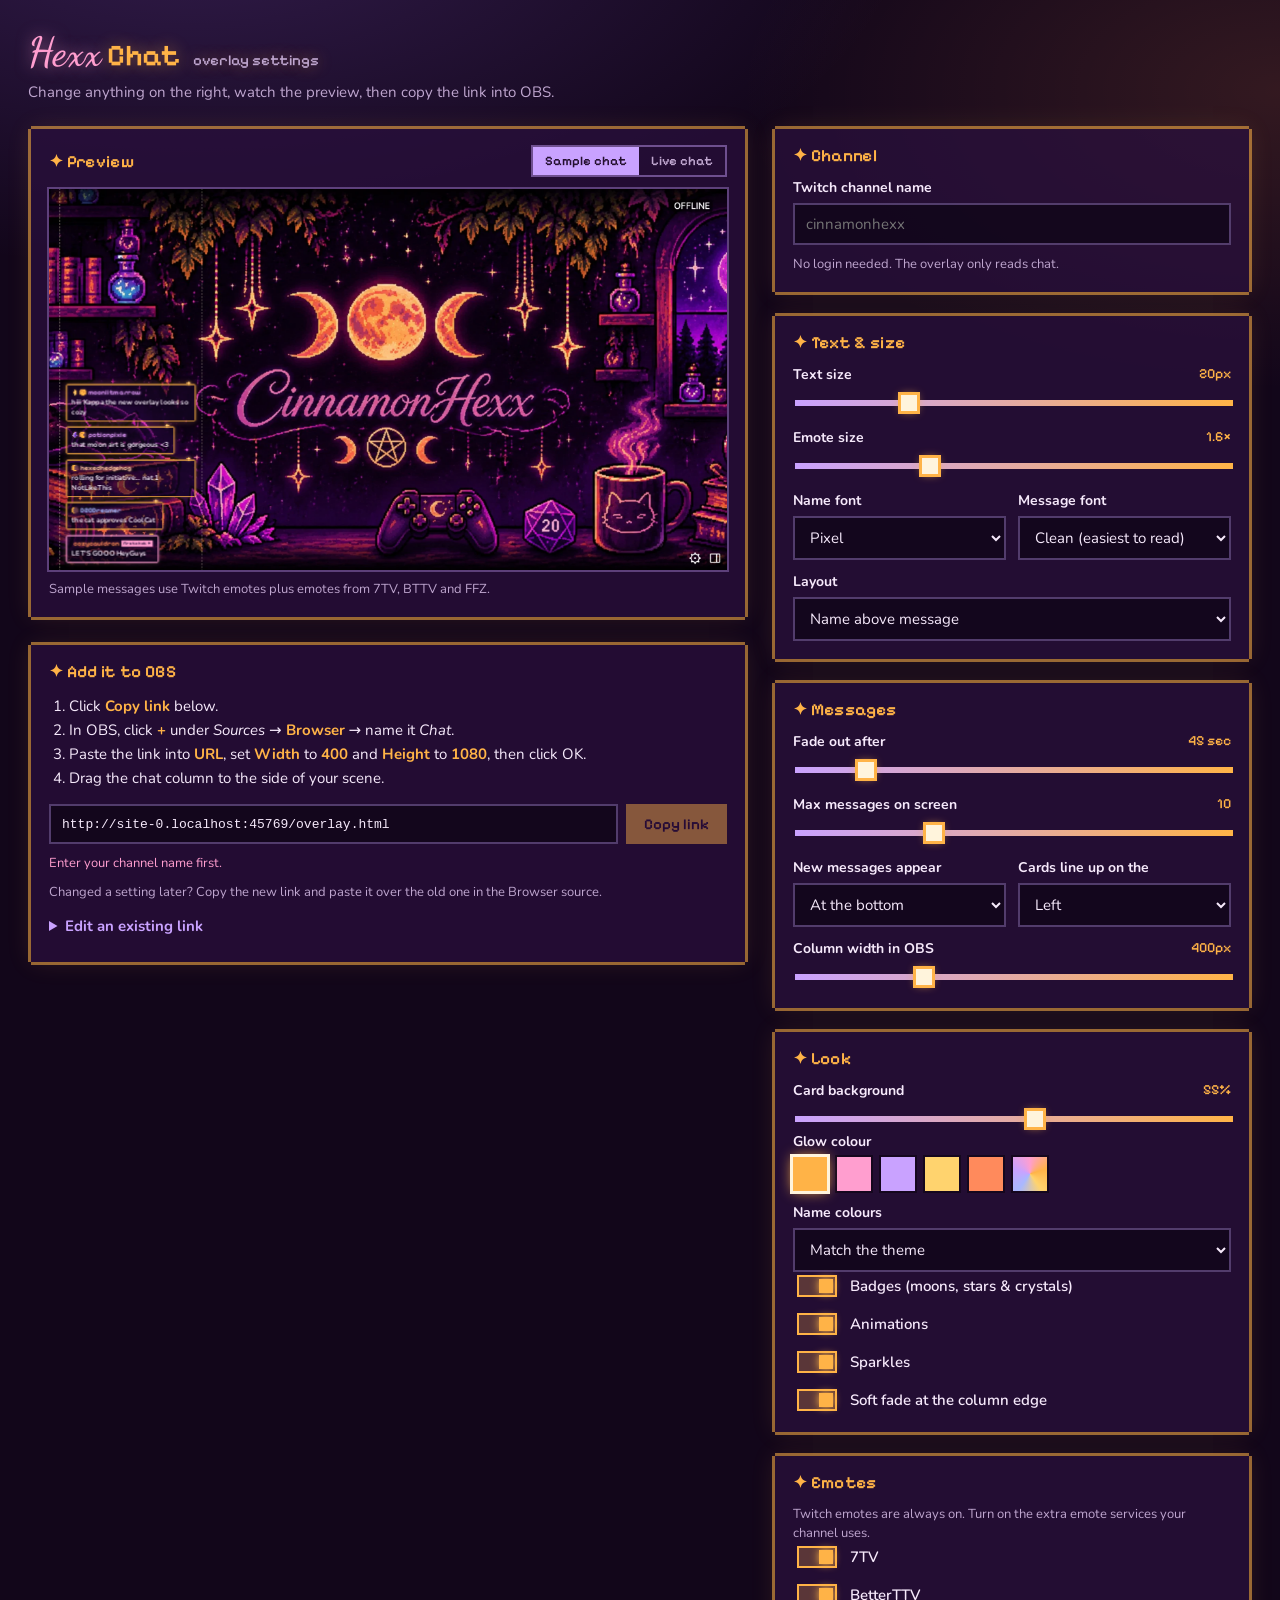
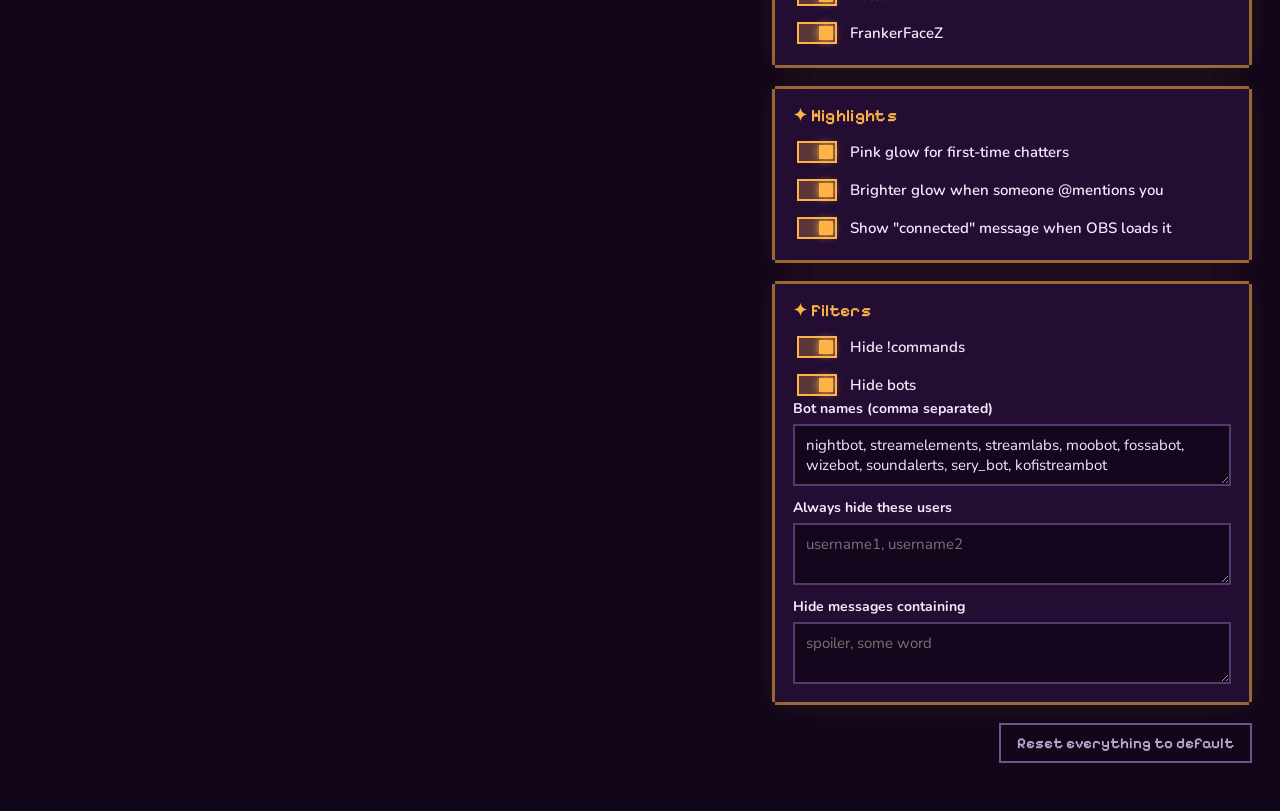
==== index.html @ cb3d47ef "Add Hexx Chat Twitch overlay for OBS Translucent pixel-glow chat column with custom moon/star/crysta" ====
<!doctype html>
<html lang="en">
<head>
  <meta charset="utf-8">
  <meta name="viewport" content="width=device-width, initial-scale=1">
  <title>Hexx Chat Settings</title>
  <link rel="preconnect" href="https://fonts.googleapis.com">
  <link rel="preconnect" href="https://fonts.gstatic.com" crossorigin>
  <link href="https://fonts.googleapis.com/css2?family=Dancing+Script:wght@700&family=Nunito:wght@500;600;700;800&family=Pixelify+Sans:wght@500;600;700&display=swap" rel="stylesheet">
  <link rel="stylesheet" href="css/settings.css">
</head>
<body>
  <header class="top">
    <h1><span class="script">Hexx</span> Chat <small>overlay settings</small></h1>
    <p>Change anything on the right, watch the preview, then copy the link into OBS.</p>
  </header>

  <main class="layout">
    <!-- ============ Preview + OBS link ============ -->
    <section class="left">
      <div class="panel preview-panel">
        <div class="panel-head">
          <h2>✦ Preview</h2>
          <div class="seg" role="radiogroup" aria-label="Preview source">
            <button type="button" data-preview="sample" class="on">Sample chat</button>
            <button type="button" data-preview="live">Live chat</button>
          </div>
        </div>
        <div class="stage" id="stage">
          <div class="stage-inner" id="stageInner">
            <iframe id="previewFrame" title="Chat overlay preview"></iframe>
            <div class="col-outline" id="colOutline"></div>
          </div>
        </div>
        <p class="hint" id="previewHint">Sample messages use Twitch emotes plus emotes from 7TV, BTTV and FFZ.</p>
      </div>

      <div class="panel obs-panel">
        <h2>✦ Add it to OBS</h2>
        <ol class="steps">
          <li>Click <b>Copy link</b> below.</li>
          <li>In OBS, click <b>+</b> under <i>Sources</i> → <b>Browser</b> → name it <i>Chat</i>.</li>
          <li>Paste the link into <b>URL</b>, set <b>Width</b> to <b id="obsW">400</b> and <b>Height</b> to <b>1080</b>, then click OK.</li>
          <li>Drag the chat column to the side of your scene.</li>
        </ol>
        <div class="url-row">
          <input id="overlayUrl" type="text" readonly aria-label="Overlay link">
          <button type="button" id="copyBtn" class="btn primary">Copy link</button>
        </div>
        <p class="hint warn" id="noChannelWarn">Enter your channel name first.</p>
        <p class="hint" id="fileHint" hidden>
          You're running this from a file on your computer. The link still works in OBS on this PC
          as long as the folder stays where it is.
        </p>
        <p class="hint">Changed a setting later? Copy the new link and paste it over the old one in the Browser source.</p>

        <details class="import">
          <summary>Edit an existing link</summary>
          <div class="url-row">
            <input id="importUrl" type="text" placeholder="Paste a link you copied before">
            <button type="button" id="importBtn" class="btn">Load</button>
          </div>
        </details>
      </div>
    </section>

    <!-- ============ Settings ============ -->
    <section class="right" id="form">
      <div class="panel">
        <h2>✦ Channel</h2>
        <label class="field">
          <span>Twitch channel name</span>
          <input type="text" name="channel" placeholder="cinnamonhexx" autocomplete="off" spellcheck="false">
        </label>
        <p class="hint">No login needed. The overlay only reads chat.</p>
      </div>

      <div class="panel">
        <h2>✦ Text &amp; size</h2>
        <label class="field range">
          <span>Text size <output data-for="fontSize"></output></span>
          <input type="range" name="fontSize" min="12" max="44" step="1">
        </label>
        <label class="field range">
          <span>Emote size <output data-for="emoteScale"></output></span>
          <input type="range" name="emoteScale" min="1" max="3" step="0.1">
        </label>
        <div class="row2">
          <label class="field">
            <span>Name font</span>
            <select name="nameFont">
              <option value="pixel">Pixel</option>
              <option value="script">Script</option>
              <option value="clean">Clean</option>
            </select>
          </label>
          <label class="field">
            <span>Message font</span>
            <select name="textFont">
              <option value="clean">Clean (easiest to read)</option>
              <option value="pixel">Pixel</option>
            </select>
          </label>
        </div>
        <label class="field">
          <span>Layout</span>
          <select name="layout">
            <option value="stacked">Name above message</option>
            <option value="inline">Name: message on one line</option>
          </select>
        </label>
      </div>

      <div class="panel">
        <h2>✦ Messages</h2>
        <label class="field range">
          <span>Fade out after <output data-for="lifetime"></output></span>
          <input type="range" name="lifetime" min="0" max="300" step="5">
        </label>
        <label class="field range">
          <span>Max messages on screen <output data-for="maxMessages"></output></span>
          <input type="range" name="maxMessages" min="1" max="30" step="1">
        </label>
        <div class="row2">
          <label class="field">
            <span>New messages appear</span>
            <select name="direction">
              <option value="up">At the bottom</option>
              <option value="down">At the top</option>
            </select>
          </label>
          <label class="field">
            <span>Cards line up on the</span>
            <select name="align">
              <option value="left">Left</option>
              <option value="right">Right</option>
            </select>
          </label>
        </div>
        <label class="field range">
          <span>Column width in OBS <output data-for="width"></output></span>
          <input type="range" name="width" min="240" max="800" step="10">
        </label>
      </div>

      <div class="panel">
        <h2>✦ Look</h2>
        <label class="field range">
          <span>Card background <output data-for="cardOpacity"></output></span>
          <input type="range" name="cardOpacity" min="0" max="100" step="5">
        </label>
        <div class="field">
          <span>Glow colour</span>
          <div class="swatches">
            <button type="button" class="swatch" data-color="#ffb347" style="--c:#ffb347" title="Moon amber"></button>
            <button type="button" class="swatch" data-color="#ff9ecf" style="--c:#ff9ecf" title="Hexx pink"></button>
            <button type="button" class="swatch" data-color="#c9a2ff" style="--c:#c9a2ff" title="Lavender"></button>
            <button type="button" class="swatch" data-color="#ffd36e" style="--c:#ffd36e" title="Candle gold"></button>
            <button type="button" class="swatch" data-color="#ff8a5c" style="--c:#ff8a5c" title="Cinnamon"></button>
            <label class="swatch custom" title="Pick any colour"><input type="color" name="accent"></label>
          </div>
        </div>
        <label class="field">
          <span>Name colours</span>
          <select name="nameColors">
            <option value="theme">Match the theme</option>
            <option value="twitch">Each viewer's Twitch colour</option>
          </select>
        </label>
        <div class="toggles">
          <label class="toggle"><input type="checkbox" name="badges"><span>Badges (moons, stars &amp; crystals)</span></label>
          <label class="toggle"><input type="checkbox" name="animations"><span>Animations</span></label>
          <label class="toggle"><input type="checkbox" name="sparkles"><span>Sparkles</span></label>
          <label class="toggle"><input type="checkbox" name="edgeFade"><span>Soft fade at the column edge</span></label>
        </div>
      </div>

      <div class="panel">
        <h2>✦ Emotes</h2>
        <p class="hint">Twitch emotes are always on. Turn on the extra emote services your channel uses.</p>
        <div class="toggles">
          <label class="toggle"><input type="checkbox" name="emotes7tv"><span>7TV</span></label>
          <label class="toggle"><input type="checkbox" name="emotesBttv"><span>BetterTTV</span></label>
          <label class="toggle"><input type="checkbox" name="emotesFfz"><span>FrankerFaceZ</span></label>
        </div>
      </div>

      <div class="panel">
        <h2>✦ Highlights</h2>
        <div class="toggles">
          <label class="toggle"><input type="checkbox" name="highlightFirst"><span>Pink glow for first-time chatters</span></label>
          <label class="toggle"><input type="checkbox" name="highlightMentions"><span>Brighter glow when someone @mentions you</span></label>
          <label class="toggle"><input type="checkbox" name="showConnected"><span>Show "connected" message when OBS loads it</span></label>
        </div>
      </div>

      <div class="panel">
        <h2>✦ Filters</h2>
        <div class="toggles">
          <label class="toggle"><input type="checkbox" name="hideCommands"><span>Hide !commands</span></label>
          <label class="toggle"><input type="checkbox" name="hideBots"><span>Hide bots</span></label>
        </div>
        <label class="field">
          <span>Bot names (comma separated)</span>
          <textarea name="bots" rows="2" spellcheck="false"></textarea>
        </label>
        <label class="field">
          <span>Always hide these users</span>
          <textarea name="blockedUsers" rows="2" placeholder="username1, username2" spellcheck="false"></textarea>
        </label>
        <label class="field">
          <span>Hide messages containing</span>
          <textarea name="blockedWords" rows="2" placeholder="spoiler, some word" spellcheck="false"></textarea>
        </label>
      </div>

      <div class="reset-row">
        <button type="button" id="resetBtn" class="btn ghost">Reset everything to default</button>
      </div>
    </section>
  </main>

  <div class="toast" id="toast" role="status"></div>

  <script src="js/config.js"></script>
  <script src="js/settings.js"></script>
</body>
</html>
---- css/settings.css ----
:root {
  --bg: #12061a;
  --bg2: #1d0b2a;
  --panel: rgba(42, 16, 62, 0.72);
  --panel-edge: rgba(255, 179, 71, 0.55);
  --text: #f6e9fb;
  --muted: #bfa6cf;
  --amber: #ffb347;
  --pink: #ff9ecf;
  --lavender: #c9a2ff;
  --input: rgba(14, 4, 22, 0.75);
  --px: 3px;
  color-scheme: dark;
}

* { box-sizing: border-box; }

body {
  margin: 0;
  min-height: 100vh;
  color: var(--text);
  font-family: 'Nunito', 'Segoe UI', system-ui, sans-serif;
  font-size: 15px;
  background:
    radial-gradient(1200px 600px at 15% -10%, rgba(166, 107, 255, 0.22), transparent 60%),
    radial-gradient(900px 500px at 100% 10%, rgba(255, 140, 70, 0.14), transparent 60%),
    var(--bg);
  background-attachment: fixed;
}

h1, h2 { font-family: 'Pixelify Sans', sans-serif; font-weight: 600; margin: 0; }

.top {
  padding: 28px 28px 8px;
  max-width: 1500px;
  margin: 0 auto;
}
.top h1 { font-size: 30px; color: var(--amber); text-shadow: 0 0 16px rgba(255, 179, 71, 0.45); }
.top h1 .script { font-family: 'Dancing Script', cursive; font-size: 1.35em; color: var(--pink); text-shadow: 0 0 16px rgba(255, 158, 207, 0.55); }
.top h1 small { font-size: 0.5em; color: var(--muted); font-weight: 500; margin-left: 6px; }
.top p { margin: 6px 0 0; color: var(--muted); }

.layout {
  display: grid;
  grid-template-columns: minmax(0, 1.5fr) minmax(320px, 1fr);
  gap: 24px;
  padding: 16px 28px 48px;
  max-width: 1500px;
  margin: 0 auto;
  align-items: start;
}
.left { position: sticky; top: 16px; display: grid; gap: 22px; }
.right { display: grid; gap: 18px; }

@media (max-width: 960px) {
  .layout { grid-template-columns: 1fr; padding: 12px 16px 40px; }
  .left { position: static; }
  .top { padding: 20px 16px 4px; }
}

/* Pixel-bordered panels, same trick as the chat cards */
.panel {
  background: var(--panel);
  padding: 16px 18px 18px;
  margin: var(--px);
  box-shadow:
    0 calc(var(--px) * -1) 0 0 var(--panel-edge),
    0 var(--px) 0 0 var(--panel-edge),
    calc(var(--px) * -1) 0 0 0 var(--panel-edge),
    var(--px) 0 0 0 var(--panel-edge),
    0 0 24px rgba(255, 179, 71, 0.12);
}
.panel h2 { font-size: 17px; color: var(--amber); margin-bottom: 12px; letter-spacing: 0.02em; }
.panel-head { display: flex; align-items: center; justify-content: space-between; gap: 12px; margin-bottom: 12px; flex-wrap: wrap; }
.panel-head h2 { margin: 0; }

.hint { color: var(--muted); font-size: 13px; margin: 10px 0 0; line-height: 1.45; }
.hint.warn { color: var(--pink); }
[hidden] { display: none !important; }

/* ---------- Fields ---------- */

.field { display: grid; gap: 6px; margin-top: 12px; }
.field:first-of-type { margin-top: 0; }
.field > span { font-weight: 700; font-size: 14px; display: flex; justify-content: space-between; gap: 8px; }
.field output { color: var(--amber); font-family: 'Pixelify Sans', sans-serif; font-weight: 500; }
.row2 { display: grid; grid-template-columns: 1fr 1fr; gap: 12px; margin-top: 12px; }
.row2 .field { margin-top: 0; }
@media (max-width: 480px) { .row2 { grid-template-columns: 1fr; } }

input[type=text], select, textarea {
  width: 100%;
  font: inherit;
  color: var(--text);
  background: var(--input);
  border: 2px solid rgba(201, 162, 255, 0.35);
  padding: 9px 11px;
  border-radius: 0;
  outline: none;
}
textarea { resize: vertical; min-height: 44px; }
input[type=text]:focus, select:focus, textarea:focus { border-color: var(--amber); box-shadow: 0 0 0 3px rgba(255, 179, 71, 0.2); }
select option { background: var(--bg2); }

input[type=range] {
  -webkit-appearance: none;
  appearance: none;
  width: 100%;
  height: 22px;
  background: transparent;
  cursor: pointer;
}
input[type=range]::-webkit-slider-runnable-track { height: 6px; background: linear-gradient(90deg, var(--lavender), var(--amber)); }
input[type=range]::-moz-range-track { height: 6px; background: linear-gradient(90deg, var(--lavender), var(--amber)); }
input[type=range]::-webkit-slider-thumb {
  -webkit-appearance: none;
  width: 16px; height: 16px; margin-top: -5px;
  background: #fff4dc;
  box-shadow: 0 0 0 3px var(--amber), 0 0 10px rgba(255, 179, 71, 0.8);
}
input[type=range]::-moz-range-thumb {
  width: 16px; height: 16px; border: 0; border-radius: 0;
  background: #fff4dc;
  box-shadow: 0 0 0 3px var(--amber), 0 0 10px rgba(255, 179, 71, 0.8);
}

/* Toggles */
.toggles { display: grid; gap: 10px; }
.toggle { display: flex; align-items: center; gap: 10px; cursor: pointer; font-weight: 600; }
.toggle input {
  -webkit-appearance: none;
  appearance: none;
  flex: none;
  width: 40px; height: 22px;
  background: var(--input);
  border: 2px solid rgba(201, 162, 255, 0.4);
  position: relative;
  cursor: pointer;
  transition: background 0.2s, border-color 0.2s;
}
.toggle input::after {
  content: '';
  position: absolute;
  top: 2px; left: 2px;
  width: 14px; height: 14px;
  background: var(--muted);
  transition: transform 0.2s, background 0.2s;
}
.toggle input:checked { background: rgba(255, 179, 71, 0.25); border-color: var(--amber); }
.toggle input:checked::after { transform: translateX(18px); background: var(--amber); box-shadow: 0 0 8px var(--amber); }
.toggle input:focus-visible { outline: 2px solid var(--pink); outline-offset: 2px; }

/* Colour swatches */
.swatches { display: flex; gap: 10px; flex-wrap: wrap; }
.swatch {
  width: 34px; height: 34px;
  background: var(--c);
  border: 0;
  cursor: pointer;
  box-shadow: 0 0 0 2px rgba(0, 0, 0, 0.4);
  position: relative;
  padding: 0;
}
.swatch.on { box-shadow: 0 0 0 3px #fff4dc, 0 0 14px var(--c); }
.swatch.custom {
  background: conic-gradient(#ff9ecf, #ffb347, #ffd36e, #a9b8ff, #c9a2ff, #ff9ecf);
  display: grid;
  place-items: center;
}
.swatch.custom input { opacity: 0; position: absolute; inset: 0; width: 100%; height: 100%; cursor: pointer; }

/* Buttons */
.btn {
  font: 600 15px 'Pixelify Sans', sans-serif;
  padding: 9px 16px;
  color: var(--text);
  background: rgba(201, 162, 255, 0.16);
  border: 2px solid rgba(201, 162, 255, 0.5);
  cursor: pointer;
  white-space: nowrap;
}
.btn:hover { background: rgba(201, 162, 255, 0.28); }
.btn.primary { background: var(--amber); color: #2a0d3a; border-color: var(--amber); box-shadow: 0 0 16px rgba(255, 179, 71, 0.45); }
.btn.primary:hover { background: #ffc46e; }
.btn:disabled { opacity: 0.45; cursor: not-allowed; box-shadow: none; }
.btn.ghost { background: transparent; color: var(--muted); }
.reset-row { display: flex; justify-content: flex-end; }

.seg { display: inline-flex; border: 2px solid rgba(201, 162, 255, 0.45); }
.seg button {
  font: 600 13px 'Pixelify Sans', sans-serif;
  padding: 6px 12px;
  background: transparent;
  color: var(--muted);
  border: 0;
  cursor: pointer;
}
.seg button.on { background: var(--lavender); color: #24102f; }

/* ---------- Preview stage ---------- */

.stage {
  position: relative;
  width: 100%;
  aspect-ratio: 16 / 9;
  overflow: hidden;
  background: #0b0310 url('../assets/banner.webp') center / cover no-repeat;
  box-shadow: 0 0 0 2px rgba(201, 162, 255, 0.35);
}
.stage-inner {
  position: absolute;
  top: 0; left: 0;
  width: 1920px;
  height: 1080px;
  transform-origin: 0 0;
}
.stage iframe {
  position: absolute;
  top: 0;
  height: 1080px;
  border: 0;
  background: transparent;
  color-scheme: normal;
}
.col-outline {
  position: absolute;
  top: 0;
  height: 1080px;
  pointer-events: none;
  outline: 3px dashed rgba(255, 244, 220, 0.25);
}

/* ---------- OBS panel ---------- */

.steps { margin: 0 0 14px; padding-left: 20px; line-height: 1.6; }
.steps b { color: var(--amber); }
.url-row { display: flex; gap: 8px; }
.url-row input { font-size: 13px; font-family: ui-monospace, Menlo, monospace; min-width: 0; }
.import { margin-top: 14px; }
.import summary { cursor: pointer; color: var(--lavender); font-weight: 700; margin-bottom: 8px; }

/* ---------- Toast ---------- */

.toast {
  position: fixed;
  left: 50%;
  bottom: 24px;
  transform: translate(-50%, 20px);
  max-width: calc(100% - 32px);
  padding: 12px 18px;
  background: #2a0d3a;
  color: var(--text);
  font-weight: 700;
  box-shadow: 0 0 0 3px var(--amber), 0 0 22px rgba(255, 179, 71, 0.5);
  opacity: 0;
  pointer-events: none;
  transition: opacity 0.25s, transform 0.25s;
}
.toast.show { opacity: 1; transform: translate(-50%, 0); }
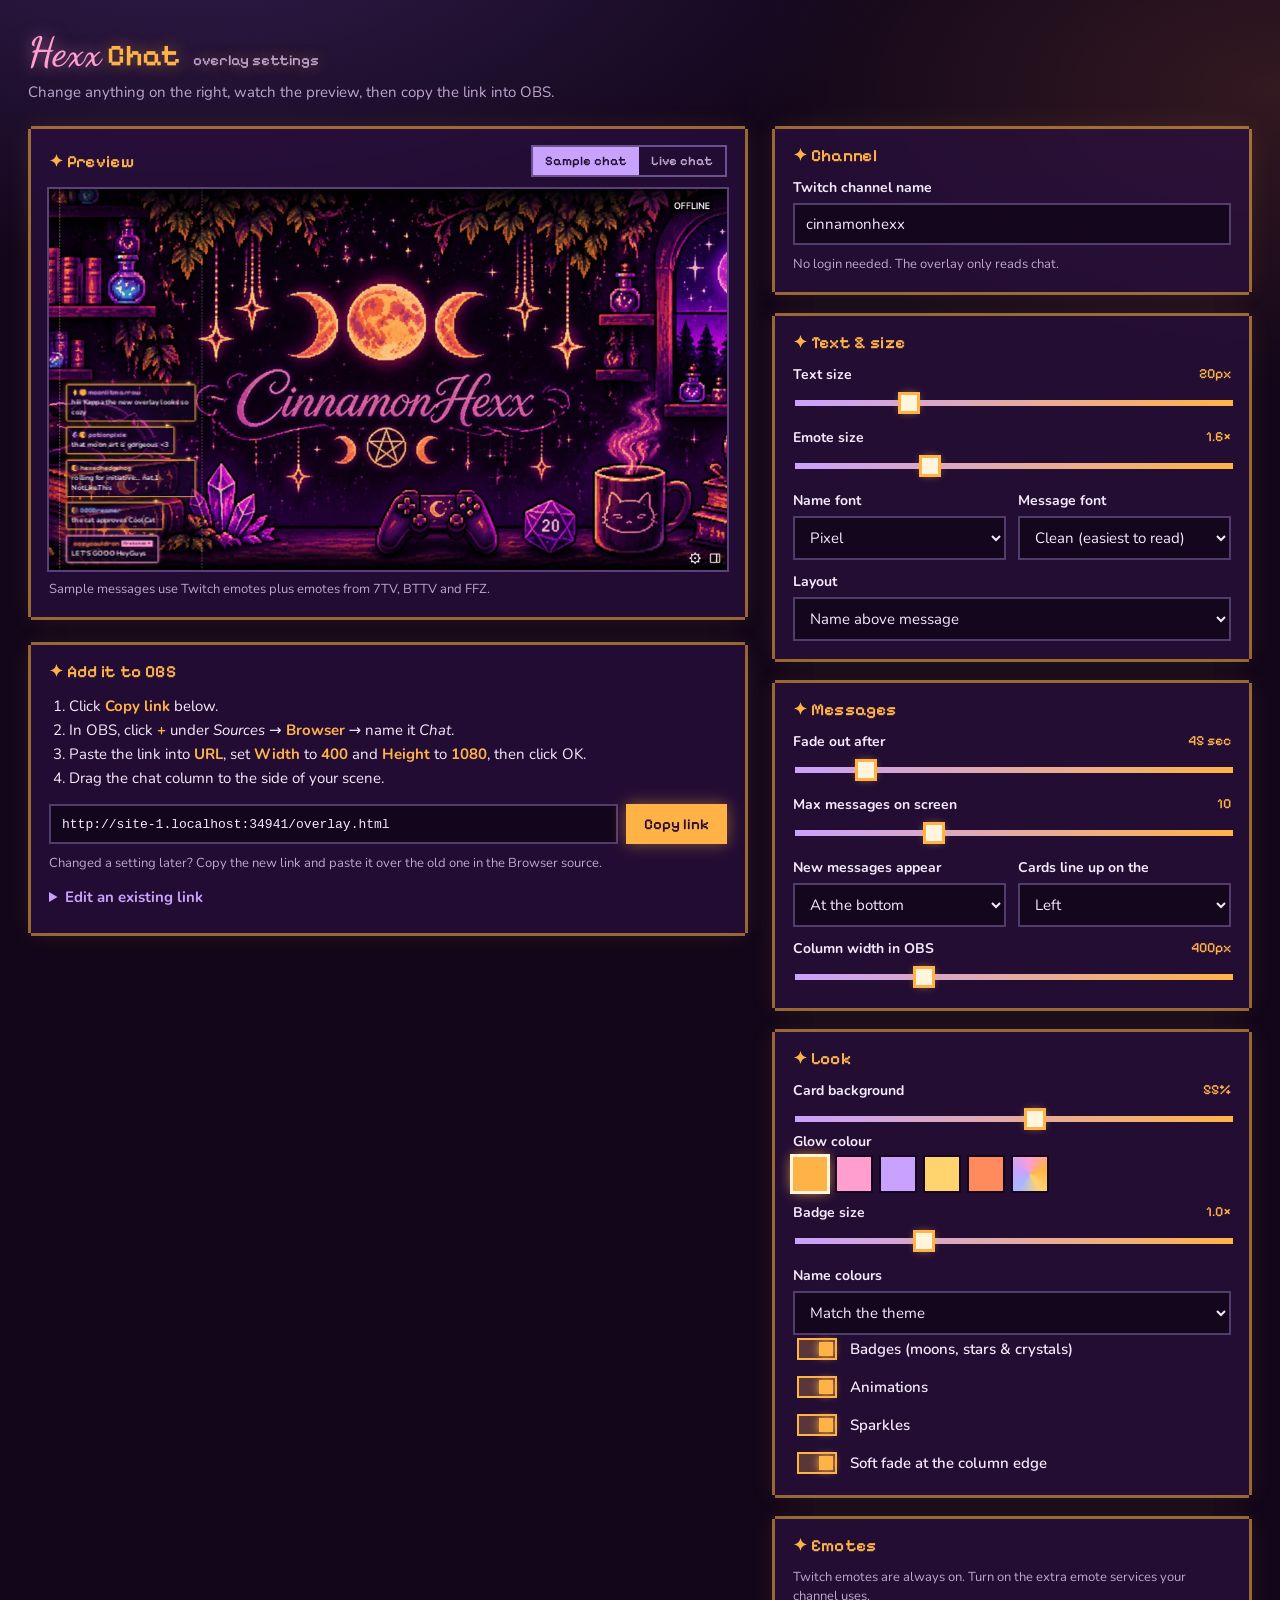
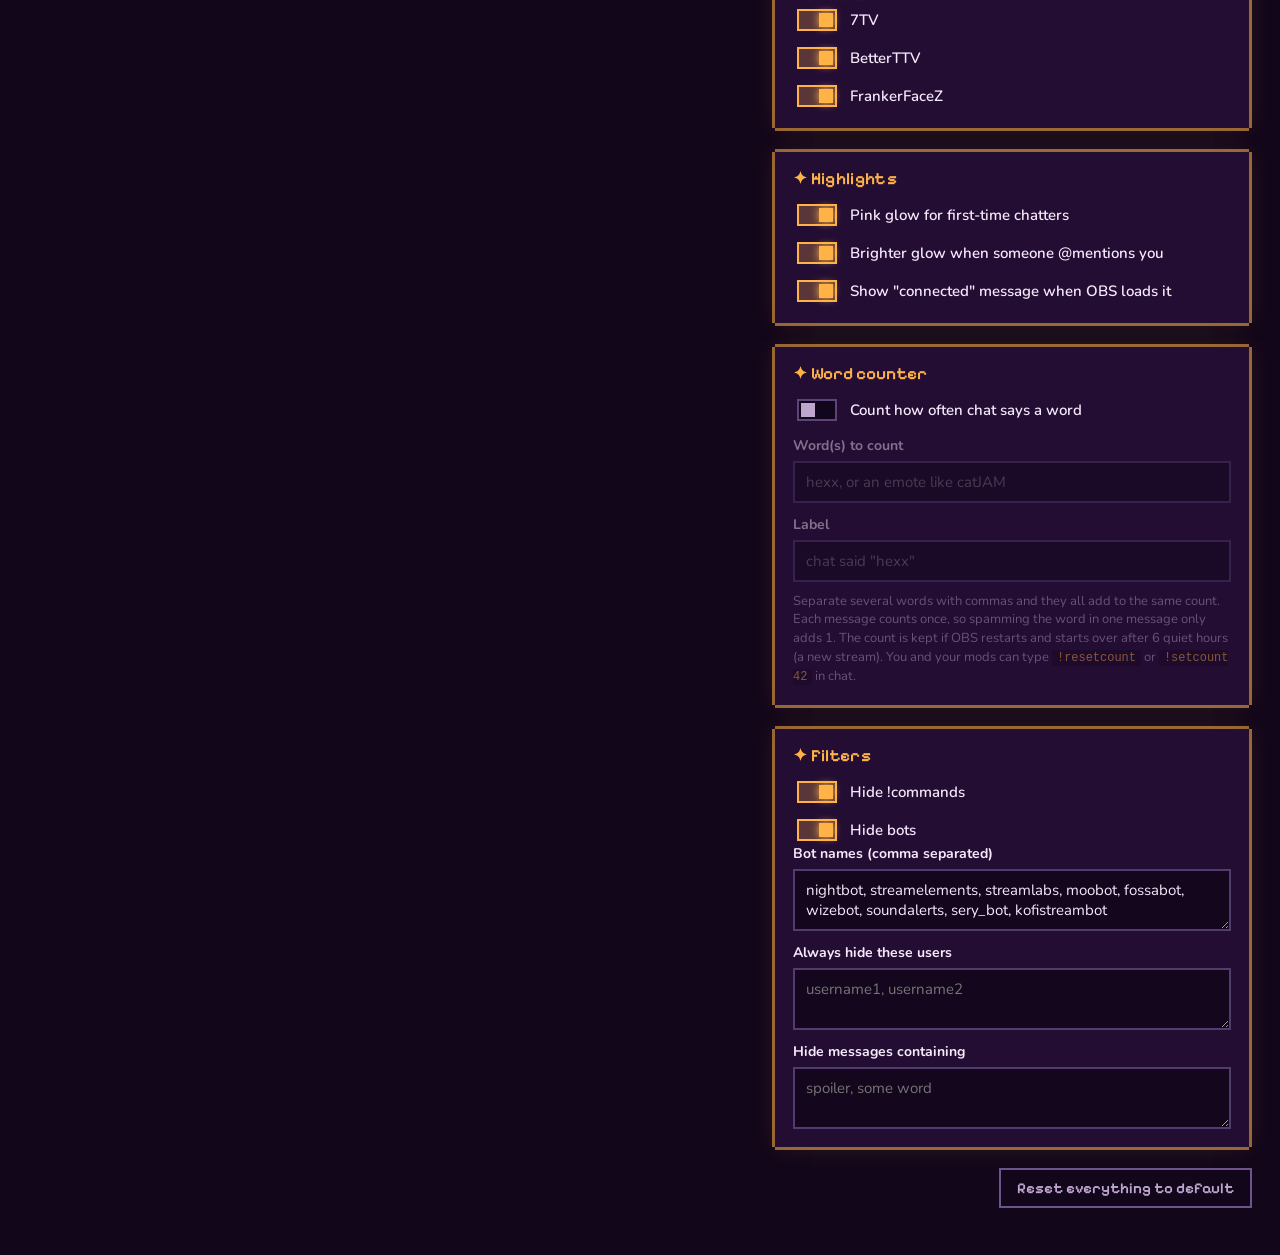
==== commit b294dcb3: "Add word counter, custom badge images and default channel - Optional word counter as its own Browser" ====
--- a/index.html
+++ b/index.html
@@ -29,6 +29,7 @@
         <div class="stage" id="stage">
           <div class="stage-inner" id="stageInner">
             <iframe id="previewFrame" title="Chat overlay preview"></iframe>
+            <iframe id="counterFrame" title="Word counter preview" hidden></iframe>
             <div class="col-outline" id="colOutline"></div>
           </div>
         </div>
@@ -54,6 +55,16 @@
         </p>
         <p class="hint">Changed a setting later? Copy the new link and paste it over the old one in the Browser source.</p>
 
+        <div class="counter-link" id="counterLinkBox" hidden>
+          <h3>✦ Word counter</h3>
+          <p class="hint">The counter is its own Browser source, so you can put it anywhere on screen.
+            Add another Browser source, paste this link, and set it to <b>400 × 200</b>.</p>
+          <div class="url-row">
+            <input id="counterUrl" type="text" readonly aria-label="Counter link">
+            <button type="button" id="copyCounterBtn" class="btn primary">Copy link</button>
+          </div>
+        </div>
+
         <details class="import">
           <summary>Edit an existing link</summary>
           <div class="url-row">
@@ -160,6 +171,10 @@
             <label class="swatch custom" title="Pick any colour"><input type="color" name="accent"></label>
           </div>
         </div>
+        <label class="field range">
+          <span>Badge size <output data-for="badgeScale"></output></span>
+          <input type="range" name="badgeScale" min="0.6" max="2" step="0.1">
+        </label>
         <label class="field">
           <span>Name colours</span>
           <select name="nameColors">
@@ -195,6 +210,29 @@
       </div>
 
       <div class="panel">
+        <h2>✦ Word counter</h2>
+        <div class="toggles">
+          <label class="toggle"><input type="checkbox" name="counter"><span>Count how often chat says a word</span></label>
+        </div>
+        <div class="counter-fields" id="counterFields">
+          <label class="field">
+            <span>Word(s) to count</span>
+            <input type="text" name="counterWords" placeholder="hexx, or an emote like catJAM" autocomplete="off" spellcheck="false">
+          </label>
+          <label class="field">
+            <span>Label</span>
+            <input type="text" name="counterLabel" placeholder='chat said "hexx"' autocomplete="off">
+          </label>
+          <p class="hint">
+            Separate several words with commas and they all add to the same count. Each message
+            counts once, so spamming the word in one message only adds 1.
+            The count is kept if OBS restarts and starts over after 6 quiet hours (a new stream).
+            You and your mods can type <code>!resetcount</code> or <code>!setcount 42</code> in chat.
+          </p>
+        </div>
+      </div>
+
+      <div class="panel">
         <h2>✦ Filters</h2>
         <div class="toggles">
           <label class="toggle"><input type="checkbox" name="hideCommands"><span>Hide !commands</span></label>
--- a/css/settings.css
+++ b/css/settings.css
@@ -222,6 +222,7 @@
   background: transparent;
   color-scheme: normal;
 }
+#counterFrame { top: 40px; height: 200px; }
 .col-outline {
   position: absolute;
   top: 0;
@@ -237,6 +238,12 @@
 .url-row { display: flex; gap: 8px; }
 .url-row input { font-size: 13px; font-family: ui-monospace, Menlo, monospace; min-width: 0; }
 .import { margin-top: 14px; }
+.counter-link { margin-top: 18px; padding-top: 14px; border-top: 2px dashed rgba(201, 162, 255, 0.25); }
+.counter-link h3 { font: 600 15px 'Pixelify Sans', sans-serif; color: var(--pink); margin: 0; }
+.counter-link .hint { margin: 6px 0 10px; }
+.counter-fields { margin-top: 12px; }
+.counter-fields.off { opacity: 0.45; pointer-events: none; }
+code { font-family: ui-monospace, Menlo, monospace; font-size: 0.92em; color: var(--amber); background: rgba(0, 0, 0, 0.3); padding: 1px 5px; }
 .import summary { cursor: pointer; color: var(--lavender); font-weight: 700; margin-bottom: 8px; }
 
 /* ---------- Toast ---------- */
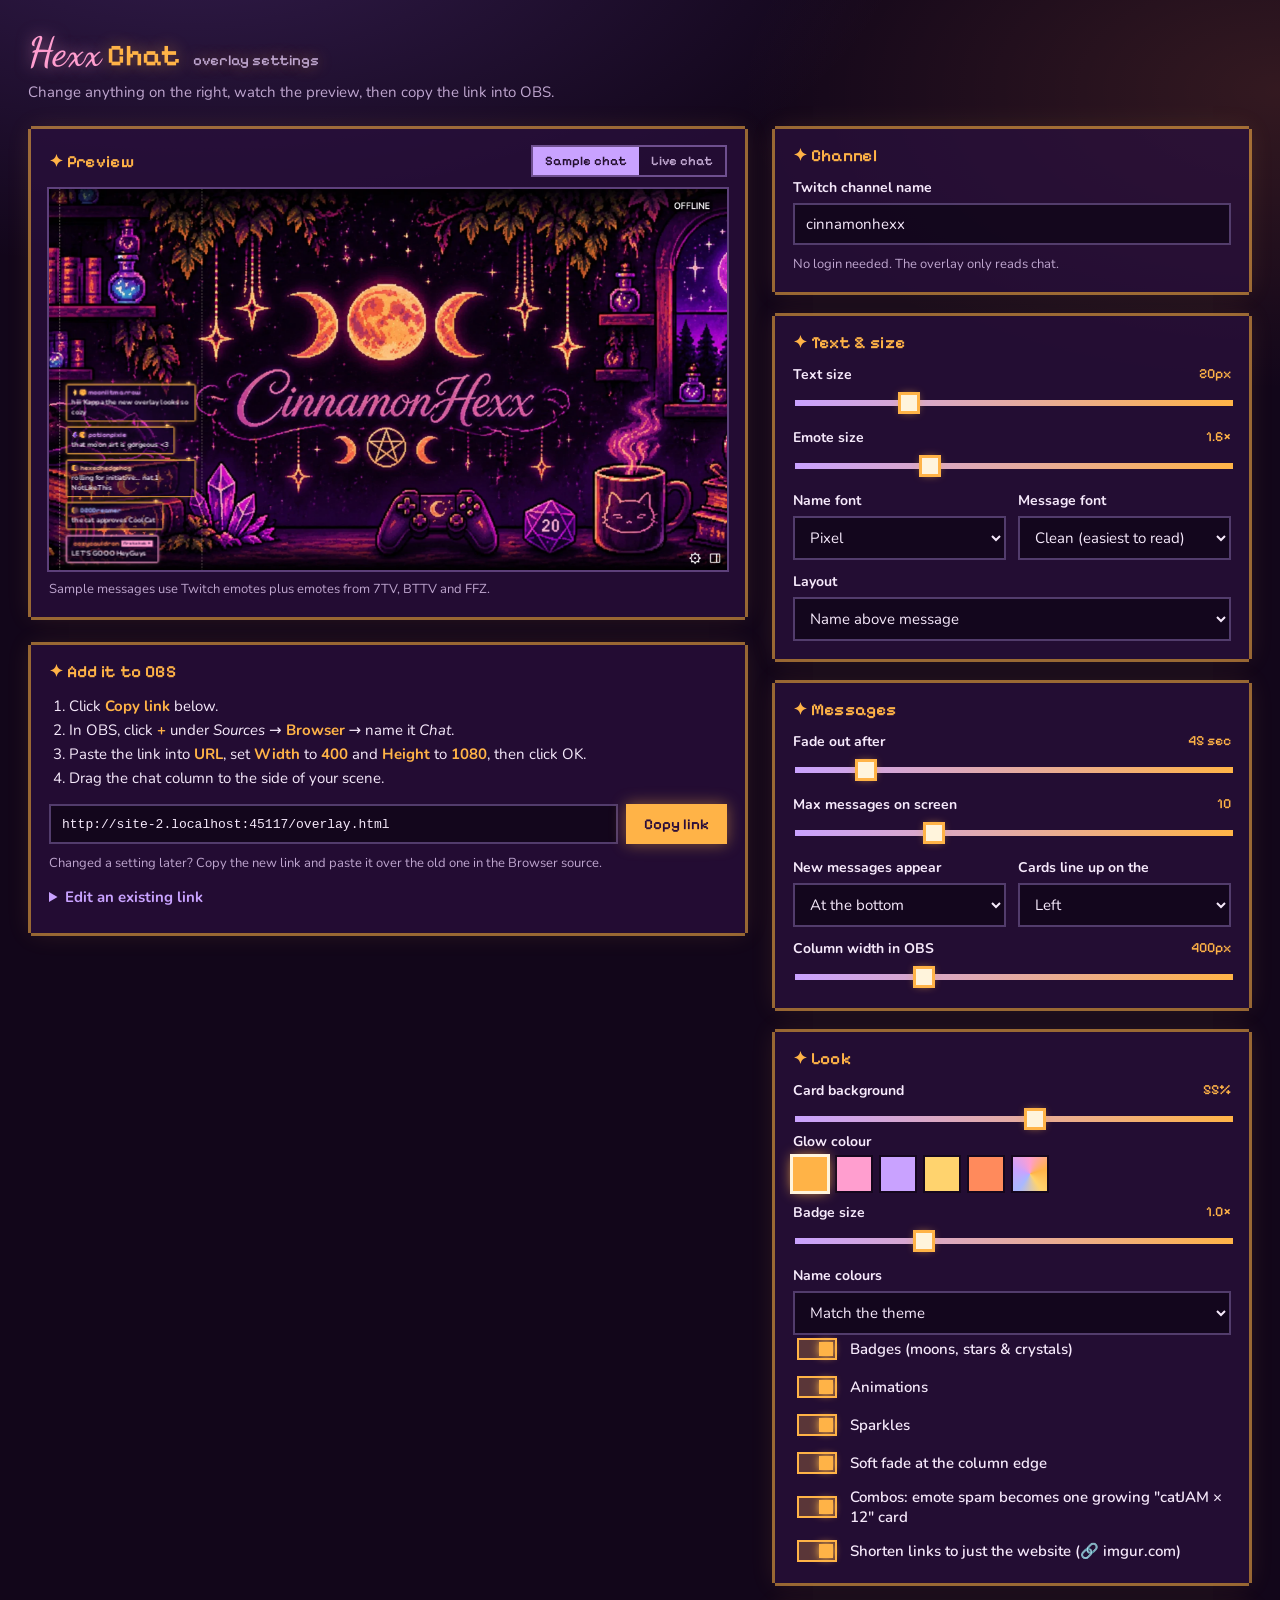
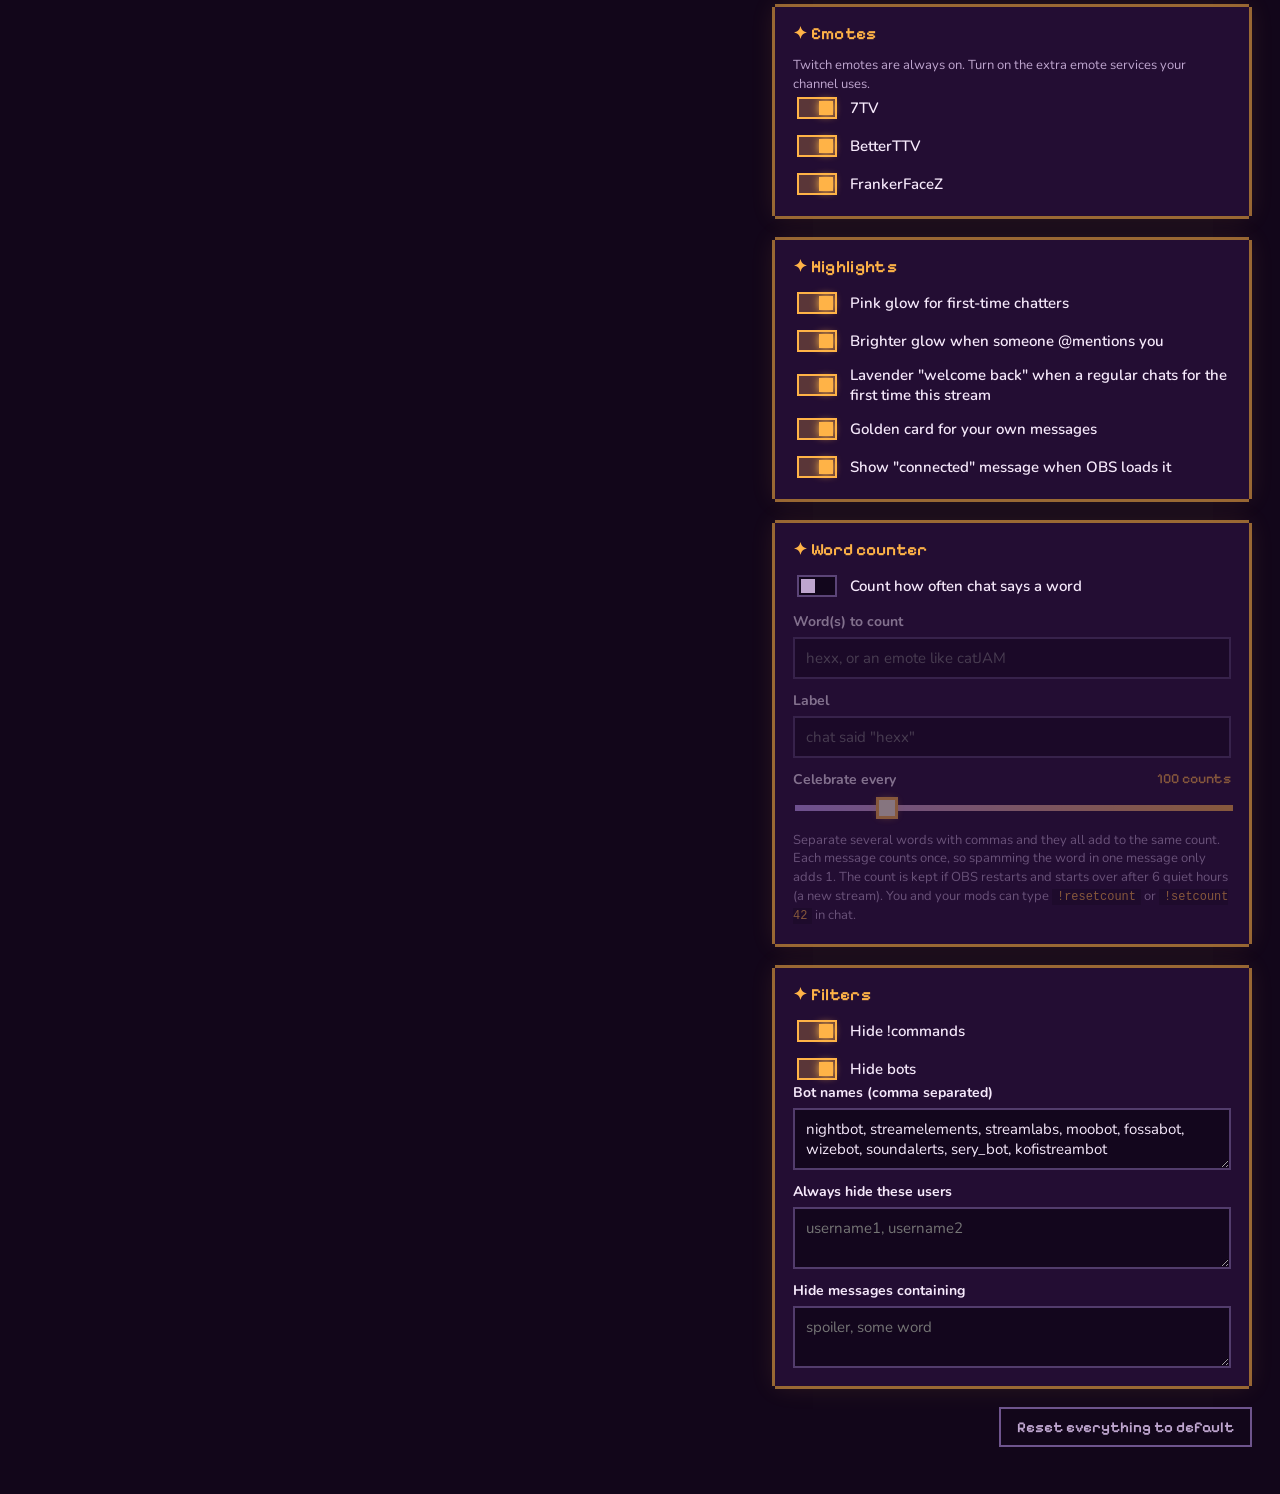
==== commit 7eee71c8: "Add combos, welcome back, own-message style, tidy links, counter milestones and new badge art - Emot" ====
--- a/index.html
+++ b/index.html
@@ -187,6 +187,8 @@
           <label class="toggle"><input type="checkbox" name="animations"><span>Animations</span></label>
           <label class="toggle"><input type="checkbox" name="sparkles"><span>Sparkles</span></label>
           <label class="toggle"><input type="checkbox" name="edgeFade"><span>Soft fade at the column edge</span></label>
+          <label class="toggle"><input type="checkbox" name="combos"><span>Combos: emote spam becomes one growing "catJAM × 12" card</span></label>
+          <label class="toggle"><input type="checkbox" name="tidyLinks"><span>Shorten links to just the website (🔗 imgur.com)</span></label>
         </div>
       </div>
 
@@ -205,6 +207,8 @@
         <div class="toggles">
           <label class="toggle"><input type="checkbox" name="highlightFirst"><span>Pink glow for first-time chatters</span></label>
           <label class="toggle"><input type="checkbox" name="highlightMentions"><span>Brighter glow when someone @mentions you</span></label>
+          <label class="toggle"><input type="checkbox" name="highlightReturning"><span>Lavender "welcome back" when a regular chats for the first time this stream</span></label>
+          <label class="toggle"><input type="checkbox" name="highlightOwn"><span>Golden card for your own messages</span></label>
           <label class="toggle"><input type="checkbox" name="showConnected"><span>Show "connected" message when OBS loads it</span></label>
         </div>
       </div>
@@ -222,6 +226,10 @@
           <label class="field">
             <span>Label</span>
             <input type="text" name="counterLabel" placeholder='chat said "hexx"' autocomplete="off">
+          </label>
+          <label class="field range">
+            <span>Celebrate every <output data-for="counterMilestone"></output></span>
+            <input type="range" name="counterMilestone" min="0" max="500" step="5">
           </label>
           <p class="hint">
             Separate several words with commas and they all add to the same count. Each message
